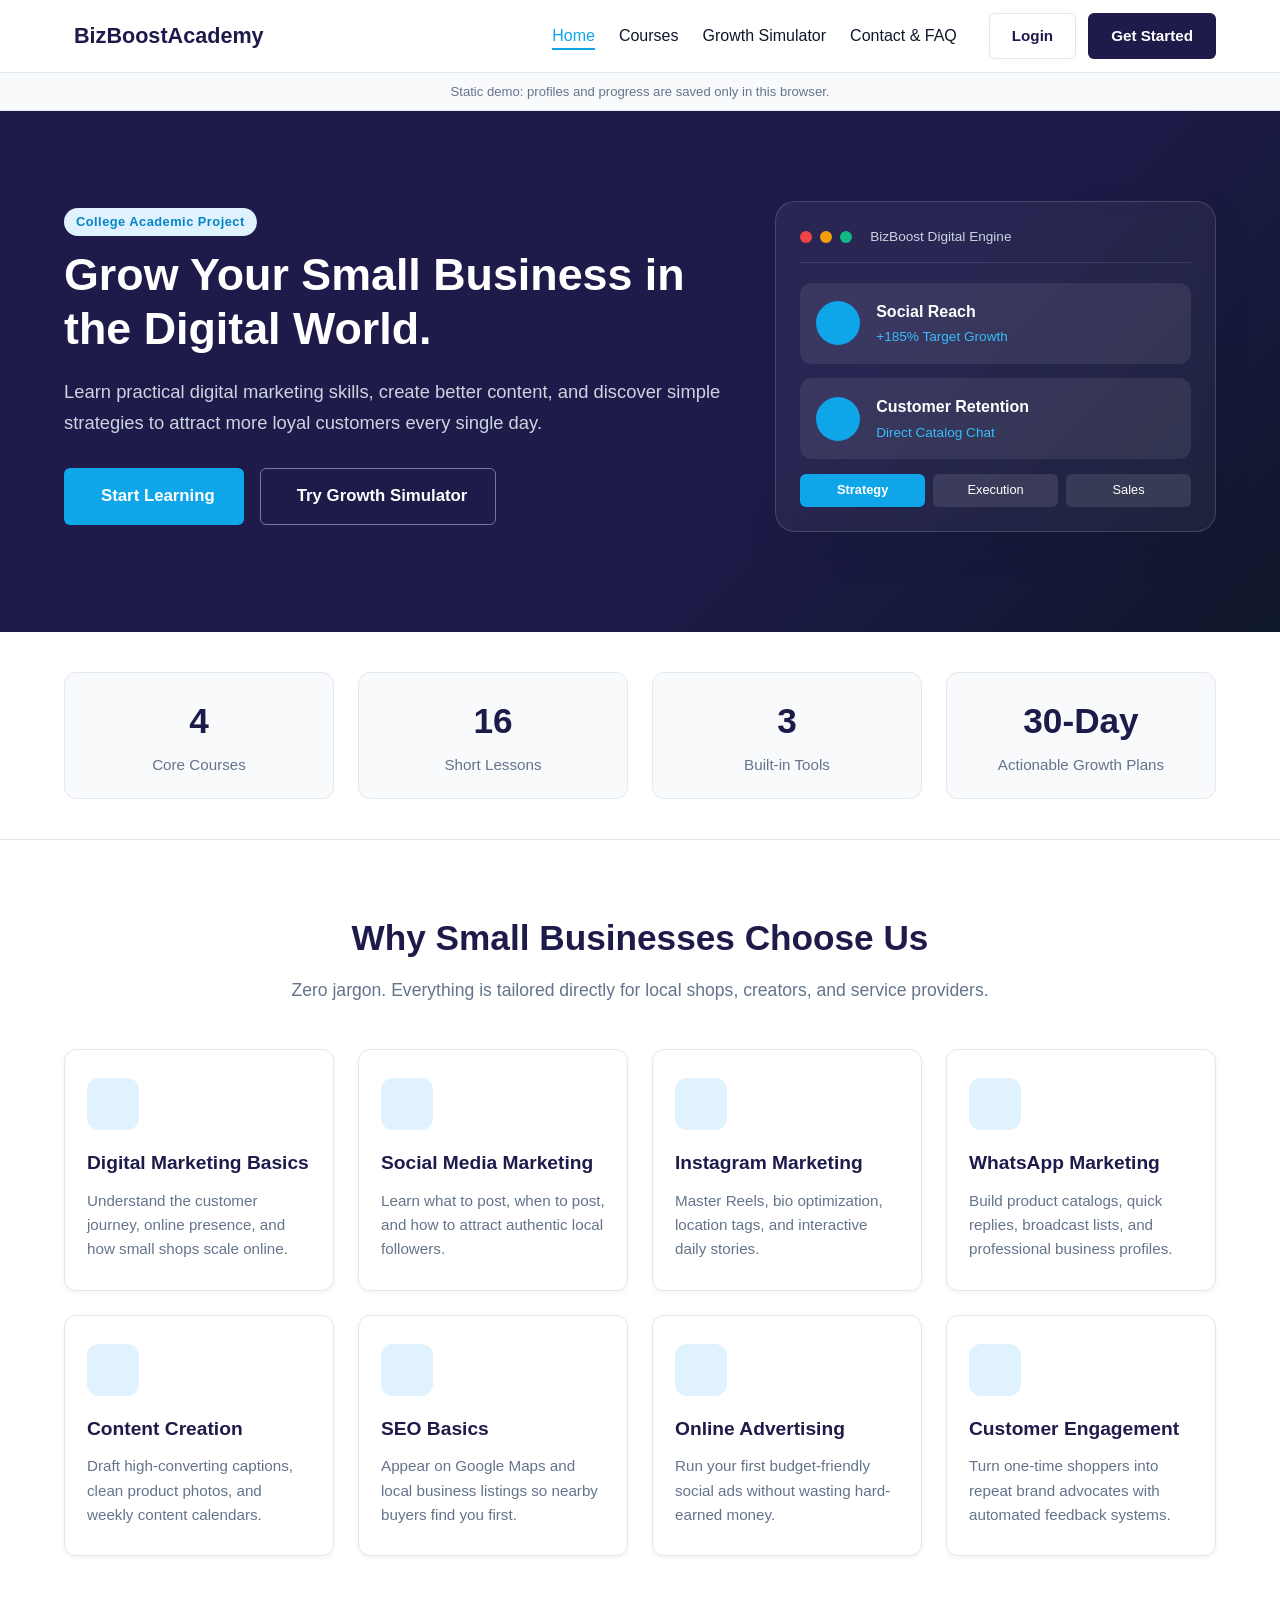
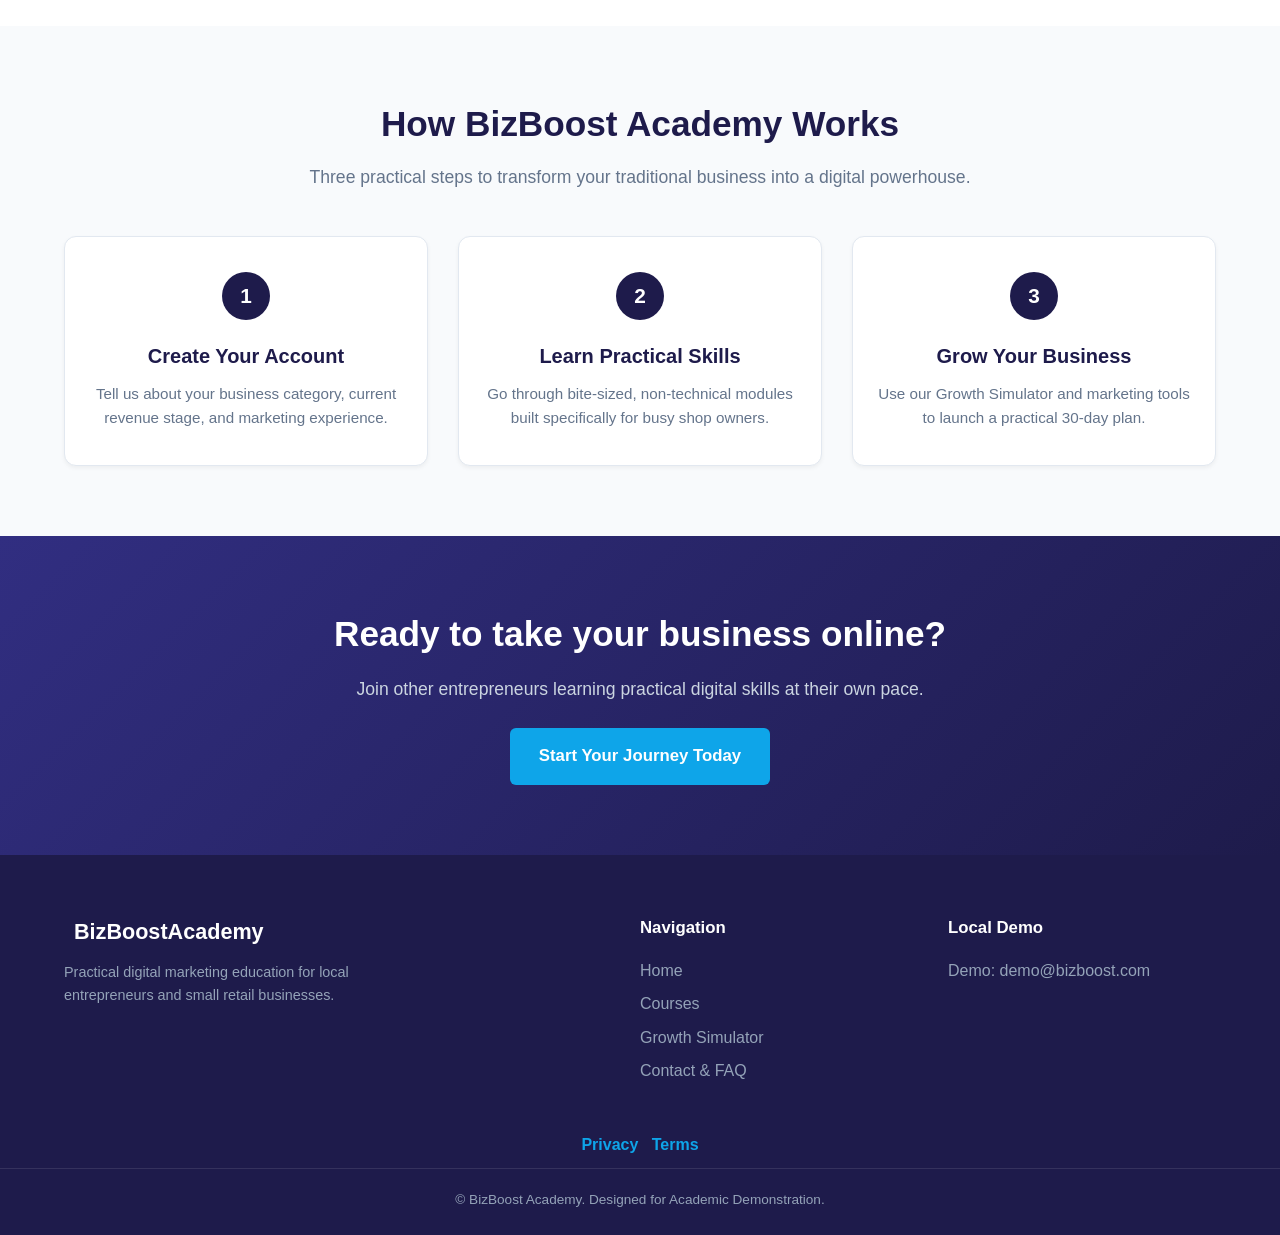
==== index.html @ 61e172ea "Add files via upload Add BizBoost Academy website" ====
<!DOCTYPE html>
<html lang="en">
<head>
  <meta charset="UTF-8">
  <meta name="viewport" content="width=device-width, initial-scale=1.0">
  <title>BizBoost Academy — Learn Digital. Grow Your Business.</title>
  <link rel="stylesheet" href="style.css">
</head>
<body>

  <!-- Navigation Bar -->
  <header class="site-header">
    <div class="container nav-container">
      <a href="index.html" class="brand-logo">
        <i class="fa-solid fa-chart-line"></i>
        <span>BizBoost<strong>Academy</strong></span>
      </a>

      <button class="mobile-toggle" id="mobileMenuBtn" aria-label="Toggle Navigation">
        <i class="fa-solid fa-bars"></i>
      </button>

      <nav class="nav-menu" id="navMenu">
        <ul class="nav-links">
          <li><a href="index.html" class="active">Home</a></li>
          <li><a href="courses.html">Courses</a></li>
          <li><a href="simulator.html">Growth Simulator</a></li>
          <li><a href="contact.html">Contact & FAQ</a></li>
        </ul>
        <div class="nav-auth" id="navAuthArea">
          <a href="login.html" class="btn btn-outline">Login</a>
          <a href="register.html" class="btn btn-primary">Get Started</a>
        </div>
      </nav>
    </div>
  </header>

  <!-- Hero Section -->
  <section class="hero-section">
    <div class="container hero-grid">
      <div class="hero-content">
        <span class="badge">College Academic Project</span>
        <h1 class="hero-title">Grow Your Small Business in the Digital World.</h1>
        <p class="hero-subtitle">
          Learn practical digital marketing skills, create better content, and discover simple strategies to attract more loyal customers every single day.
        </p>
        <div class="hero-buttons">
          <a href="courses.html" class="btn btn-accent btn-large">
            <i class="fa-solid fa-graduation-cap"></i> Start Learning
          </a>
          <a href="simulator.html" class="btn btn-outline-light btn-large">
            <i class="fa-solid fa-calculator"></i> Try Growth Simulator
          </a>
        </div>
      </div>
      <div class="hero-graphic">
        <div class="mockup-card">
          <div class="mockup-header">
            <span class="dot red"></span>
            <span class="dot yellow"></span>
            <span class="dot green"></span>
            <span class="mockup-title">BizBoost Digital Engine</span>
          </div>
          <div class="mockup-body">
            <div class="mockup-stat">
              <i class="fa-solid fa-bullhorn icon-circle"></i>
              <div>
                <h4>Social Reach</h4>
                <p>+185% Target Growth</p>
              </div>
            </div>
            <div class="mockup-stat">
              <i class="fa-brands fa-whatsapp icon-circle"></i>
              <div>
                <h4>Customer Retention</h4>
                <p>Direct Catalog Chat</p>
              </div>
            </div>
            <div class="mockup-pill-bar">
              <div class="pill active">Strategy</div>
              <div class="pill">Execution</div>
              <div class="pill">Sales</div>
            </div>
          </div>
        </div>
      </div>
    </div>
  </section>

  <!-- Statistics Section -->
  <section class="section stats-section">
    <div class="container">
      <div class="stats-grid">
        <div class="stat-card">
          <h2 class="stat-number">4</h2>
          <p class="stat-label">Core Courses</p>
        </div>
        <div class="stat-card">
          <h2 class="stat-number">16</h2>
          <p class="stat-label">Short Lessons</p>
        </div>
        <div class="stat-card">
          <h2 class="stat-number">3</h2>
          <p class="stat-label">Built-in Tools</p>
        </div>
        <div class="stat-card">
          <h2 class="stat-number">30-Day</h2>
          <p class="stat-label">Actionable Growth Plans</p>
        </div>
      </div>
    </div>
  </section>

  <!-- Why Choose Us -->
  <section class="section">
    <div class="container">
      <div class="section-heading text-center">
        <h2>Why Small Businesses Choose Us</h2>
        <p>Zero jargon. Everything is tailored directly for local shops, creators, and service providers.</p>
      </div>

      <div class="cards-grid">
        <div class="info-card">
          <div class="card-icon"><i class="fa-solid fa-lightbulb"></i></div>
          <h3>Digital Marketing Basics</h3>
          <p>Understand the customer journey, online presence, and how small shops scale online.</p>
        </div>
        <div class="info-card">
          <div class="card-icon"><i class="fa-solid fa-share-nodes"></i></div>
          <h3>Social Media Marketing</h3>
          <p>Learn what to post, when to post, and how to attract authentic local followers.</p>
        </div>
        <div class="info-card">
          <div class="card-icon"><i class="fa-brands fa-instagram"></i></div>
          <h3>Instagram Marketing</h3>
          <p>Master Reels, bio optimization, location tags, and interactive daily stories.</p>
        </div>
        <div class="info-card">
          <div class="card-icon"><i class="fa-brands fa-whatsapp"></i></div>
          <h3>WhatsApp Marketing</h3>
          <p>Build product catalogs, quick replies, broadcast lists, and professional business profiles.</p>
        </div>
        <div class="info-card">
          <div class="card-icon"><i class="fa-solid fa-pen-nib"></i></div>
          <h3>Content Creation</h3>
          <p>Draft high-converting captions, clean product photos, and weekly content calendars.</p>
        </div>
        <div class="info-card">
          <div class="card-icon"><i class="fa-solid fa-magnifying-glass"></i></div>
          <h3>SEO Basics</h3>
          <p>Appear on Google Maps and local business listings so nearby buyers find you first.</p>
        </div>
        <div class="info-card">
          <div class="card-icon"><i class="fa-solid fa-rectangle-ad"></i></div>
          <h3>Online Advertising</h3>
          <p>Run your first budget-friendly social ads without wasting hard-earned money.</p>
        </div>
        <div class="info-card">
          <div class="card-icon"><i class="fa-solid fa-heart"></i></div>
          <h3>Customer Engagement</h3>
          <p>Turn one-time shoppers into repeat brand advocates with automated feedback systems.</p>
        </div>
      </div>
    </div>
  </section>

  <!-- How It Works -->
  <section class="section bg-light">
    <div class="container">
      <div class="section-heading text-center">
        <h2>How BizBoost Academy Works</h2>
        <p>Three practical steps to transform your traditional business into a digital powerhouse.</p>
      </div>

      <div class="steps-grid">
        <div class="step-item">
          <div class="step-badge">1</div>
          <h3>Create Your Account</h3>
          <p>Tell us about your business category, current revenue stage, and marketing experience.</p>
        </div>
        <div class="step-item">
          <div class="step-badge">2</div>
          <h3>Learn Practical Skills</h3>
          <p>Go through bite-sized, non-technical modules built specifically for busy shop owners.</p>
        </div>
        <div class="step-item">
          <div class="step-badge">3</div>
          <h3>Grow Your Business</h3>
          <p>Use our Growth Simulator and marketing tools to launch a practical 30-day plan.</p>
        </div>
      </div>
    </div>
  </section>

  <!-- CTA Banner -->
  <section class="section cta-section">
    <div class="container text-center">
      <h2>Ready to take your business online?</h2>
      <p>Join other entrepreneurs learning practical digital skills at their own pace.</p>
      <a href="register.html" class="btn btn-accent btn-large">Start Your Journey Today</a>
    </div>
  </section>

  <!-- Footer -->
  <footer class="site-footer">
    <div class="container footer-grid">
      <div class="footer-col">
        <div class="brand-logo">
          <i class="fa-solid fa-chart-line"></i>
          <span>BizBoost<strong>Academy</strong></span>
        </div>
        <p class="footer-desc">Practical digital marketing education for local entrepreneurs and small retail businesses.</p>
      </div>
      <div class="footer-col">
        <h4>Navigation</h4>
        <ul>
          <li><a href="index.html">Home</a></li>
          <li><a href="courses.html">Courses</a></li>
          <li><a href="simulator.html">Growth Simulator</a></li>
          <li><a href="contact.html">Contact & FAQ</a></li>
        </ul>
      </div>
      <div class="footer-col">
        <h4>Local Demo</h4>
        <p>Demo: demo@bizboost.com</p>
      </div>
    </div>
    <div style="text-align:center;margin-bottom:10px"><a href="privacy.html" class="inline-link">Privacy</a> &nbsp; <a href="terms.html" class="inline-link">Terms</a></div>
    <div class="footer-bottom text-center">
      <p>&copy; BizBoost Academy. Designed for Academic Demonstration.</p>
    </div>
  </footer>

  <script src="script.js"></script>
</body>
</html>
---- style.css ----
/* ===================================================
   BizBoost Academy — Modern Responsive Stylesheet
   Color Palette: Deep Blue / Purple, Bright Cyan/Teal Accent, Crisp White
   =================================================== */

:root {
  --primary: #1e1b4b;       /* Deep Indigo Blue */
  --primary-light: #312e81; /* Medium Indigo */
  --accent: #0ea5e9;        /* Bright Sky Cyan Accent */
  --accent-hover: #0284c7;
  --accent-soft: #e0f2fe;
  --success: #10b981;
  --warning: #f59e0b;
  --danger: #ef4444;
  --bg-light: #f8fafc;
  --card-bg: #ffffff;
  --text-main: #0f172a;
  --text-muted: #64748b;
  --border-color: #e2e8f0;
  --radius-sm: 6px;
  --radius-md: 12px;
  --radius-lg: 20px;
  --shadow-sm: 0 2px 4px rgba(0, 0, 0, 0.05);
  --shadow-md: 0 8px 24px rgba(15, 23, 42, 0.08);
  --shadow-lg: 0 16px 36px rgba(15, 23, 42, 0.12);
  --transition: all 0.25s ease-in-out;
  --font-family: -apple-system, BlinkMacSystemFont, "Segoe UI", Roboto, Oxygen, Ubuntu, Cantarell, "Helvetica Neue", sans-serif;
}

/* Reset & Base */
* {
  margin: 0;
  padding: 0;
  box-sizing: border-box;
}

html {
  scroll-behavior: smooth;
}

body {
  font-family: var(--font-family);
  background-color: #ffffff;
  color: var(--text-main);
  line-height: 1.6;
  font-size: 16px;
}

a {
  color: inherit;
  text-decoration: none;
  transition: var(--transition);
}

ul {
  list-style: none;
}

/* Utility Containers & Typography */
.container {
  width: 90%;
  max-width: 1200px;
  margin: 0 auto;
}

.text-center { text-align: center; }
.text-muted { color: var(--text-muted); }
.bg-light { background-color: var(--bg-light); }

.section {
  padding: 70px 0;
}

.section-heading {
  margin-bottom: 45px;
}

.section-heading h2 {
  font-size: 2.2rem;
  color: var(--primary);
  margin-bottom: 10px;
}

.section-heading p {
  color: var(--text-muted);
  font-size: 1.1rem;
}

/* Badges */
.badge {
  display: inline-block;
  padding: 4px 12px;
  background: var(--accent-soft);
  color: var(--accent-hover);
  font-size: 0.8rem;
  font-weight: 700;
  border-radius: 50px;
  letter-spacing: 0.5px;
  margin-bottom: 12px;
}
.badge-warning { background: #fef3c7; color: #b45309; }
.badge-success { background: #d1fae5; color: #047857; }
.badge-info { background: #e0e7ff; color: #4338ca; }

/* Buttons */
.btn {
  display: inline-flex;
  align-items: center;
  justify-content: center;
  gap: 8px;
  padding: 10px 22px;
  border-radius: var(--radius-sm);
  font-size: 0.95rem;
  font-weight: 600;
  cursor: pointer;
  border: 1px solid transparent;
  transition: var(--transition);
}

.btn-large {
  padding: 14px 28px;
  font-size: 1.05rem;
}

.btn-sm {
  padding: 6px 14px;
  font-size: 0.85rem;
}

.btn-block {
  width: 100%;
}

.btn-primary {
  background-color: var(--primary);
  color: #ffffff;
}
.btn-primary:hover {
  background-color: var(--primary-light);
  transform: translateY(-2px);
  box-shadow: var(--shadow-sm);
}

.btn-accent {
  background-color: var(--accent);
  color: #ffffff;
}
.btn-accent:hover {
  background-color: var(--accent-hover);
  transform: translateY(-2px);
  box-shadow: var(--shadow-sm);
}

.btn-outline {
  border-color: var(--border-color);
  background: #ffffff;
  color: var(--primary);
}
.btn-outline:hover {
  border-color: var(--primary);
  background: var(--bg-light);
}

.btn-outline-light {
  border-color: rgba(255, 255, 255, 0.4);
  color: #ffffff;
  background: transparent;
}
.btn-outline-light:hover {
  border-color: #ffffff;
  background: rgba(255, 255, 255, 0.1);
}

.inline-link {
  color: var(--accent);
  font-weight: 600;
}
.inline-link:hover {
  text-decoration: underline;
}

/* Header & Navigation */
.site-header {
  background: #ffffff;
  border-bottom: 1px solid var(--border-color);
  position: sticky;
  top: 0;
  z-index: 1000;
}

.nav-container {
  display: flex;
  align-items: center;
  justify-content: space-between;
  height: 72px;
}

.brand-logo {
  display: flex;
  align-items: center;
  gap: 10px;
  font-size: 1.35rem;
  font-weight: 700;
  color: var(--primary);
}

.brand-logo i {
  color: var(--accent);
  font-size: 1.5rem;
}

.nav-menu {
  display: flex;
  align-items: center;
  gap: 32px;
}

.nav-links {
  display: flex;
  align-items: center;
  gap: 24px;
}

.nav-links a {
  font-weight: 500;
  color: var(--text-main);
  padding: 6px 0;
  position: relative;
}

.nav-links a:hover,
.nav-links a.active {
  color: var(--accent);
}

.nav-links a.active::after {
  content: "";
  position: absolute;
  bottom: 0;
  left: 0;
  width: 100%;
  height: 2px;
  background: var(--accent);
}

.nav-auth {
  display: flex;
  gap: 12px;
}

.mobile-toggle {
  display: none;
  background: none;
  border: none;
  font-size: 1.5rem;
  color: var(--primary);
  cursor: pointer;
}

/* Hero Section */
.hero-section {
  background: linear-gradient(135deg, var(--primary) 0%, #1e1b4b 60%, #0f172a 100%);
  color: #ffffff;
  padding: 90px 0 100px;
  position: relative;
  overflow: hidden;
}

.hero-grid {
  display: grid;
  grid-template-columns: 1.2fr 0.8fr;
  gap: 50px;
  align-items: center;
}

.hero-title {
  font-size: 2.8rem;
  line-height: 1.2;
  font-weight: 800;
  margin-bottom: 20px;
}

.hero-subtitle {
  font-size: 1.15rem;
  line-height: 1.7;
  color: #cbd5e1;
  margin-bottom: 30px;
}

.hero-buttons {
  display: flex;
  gap: 16px;
  flex-wrap: wrap;
}

/* Hero Graphical Mockup Card */
.mockup-card {
  background: rgba(255, 255, 255, 0.05);
  border: 1px solid rgba(255, 255, 255, 0.15);
  border-radius: var(--radius-lg);
  padding: 24px;
  backdrop-filter: blur(8px);
  box-shadow: var(--shadow-lg);
}

.mockup-header {
  display: flex;
  align-items: center;
  gap: 8px;
  border-bottom: 1px solid rgba(255, 255, 255, 0.1);
  padding-bottom: 14px;
  margin-bottom: 20px;
}

.mockup-header .dot {
  width: 12px;
  height: 12px;
  border-radius: 50%;
}
.dot.red { background: #ef4444; }
.dot.yellow { background: #f59e0b; }
.dot.green { background: #10b981; }

.mockup-title {
  font-size: 0.85rem;
  color: #cbd5e1;
  margin-left: 10px;
}

.mockup-stat {
  background: rgba(255, 255, 255, 0.08);
  border-radius: var(--radius-md);
  padding: 16px;
  display: flex;
  align-items: center;
  gap: 16px;
  margin-bottom: 14px;
}

.icon-circle {
  width: 44px;
  height: 44px;
  border-radius: 50%;
  background: var(--accent);
  color: #ffffff;
  display: flex;
  align-items: center;
  justify-content: center;
  font-size: 1.2rem;
}

.mockup-stat h4 {
  font-size: 1rem;
  margin-bottom: 2px;
}

.mockup-stat p {
  font-size: 0.85rem;
  color: #38bdf8;
}

.mockup-pill-bar {
  display: flex;
  gap: 8px;
  margin-top: 15px;
}

.mockup-pill-bar .pill {
  flex: 1;
  text-align: center;
  font-size: 0.8rem;
  padding: 6px;
  border-radius: var(--radius-sm);
  background: rgba(255, 255, 255, 0.1);
}

.mockup-pill-bar .pill.active {
  background: var(--accent);
  color: #ffffff;
  font-weight: 600;
}

/* Stats Section */
.stats-section {
  background-color: #ffffff;
  border-bottom: 1px solid var(--border-color);
  padding: 40px 0;
}

.stats-grid {
  display: grid;
  grid-template-columns: repeat(4, 1fr);
  gap: 24px;
}

.stat-card {
  text-align: center;
  padding: 20px;
  border-radius: var(--radius-md);
  background: var(--bg-light);
  border: 1px solid var(--border-color);
}

.stat-number {
  font-size: 2.2rem;
  font-weight: 800;
  color: var(--primary);
  margin-bottom: 4px;
}

.stat-label {
  font-size: 0.95rem;
  color: var(--text-muted);
  font-weight: 500;
}

/* Cards Grid */
.cards-grid {
  display: grid;
  grid-template-columns: repeat(auto-fit, minmax(260px, 1fr));
  gap: 24px;
}

.info-card {
  background: #ffffff;
  border: 1px solid var(--border-color);
  border-radius: var(--radius-md);
  padding: 28px 22px;
  transition: var(--transition);
  box-shadow: var(--shadow-sm);
}

.info-card:hover {
  transform: translateY(-5px);
  box-shadow: var(--shadow-md);
  border-color: var(--accent);
}

.card-icon {
  width: 52px;
  height: 52px;
  border-radius: var(--radius-md);
  background: var(--accent-soft);
  color: var(--accent);
  display: flex;
  align-items: center;
  justify-content: center;
  font-size: 1.4rem;
  margin-bottom: 18px;
}

.info-card h3 {
  font-size: 1.2rem;
  margin-bottom: 10px;
  color: var(--primary);
}

.info-card p {
  color: var(--text-muted);
  font-size: 0.95rem;
}

/* How It Works Steps */
.steps-grid {
  display: grid;
  grid-template-columns: repeat(3, 1fr);
  gap: 30px;
}

.step-item {
  background: #ffffff;
  border: 1px solid var(--border-color);
  border-radius: var(--radius-md);
  padding: 35px 25px;
  text-align: center;
  position: relative;
  box-shadow: var(--shadow-sm);
}

.step-badge {
  width: 48px;
  height: 48px;
  border-radius: 50%;
  background: var(--primary);
  color: #ffffff;
  display: flex;
  align-items: center;
  justify-content: center;
  font-size: 1.3rem;
  font-weight: 700;
  margin: 0 auto 20px;
}

.step-item h3 {
  font-size: 1.25rem;
  margin-bottom: 10px;
  color: var(--primary);
}

.step-item p {
  color: var(--text-muted);
  font-size: 0.95rem;
}

/* Call to Action */
.cta-section {
  background: linear-gradient(135deg, var(--primary-light), var(--primary));
  color: #ffffff;
}

.cta-section h2 {
  font-size: 2.2rem;
  margin-bottom: 12px;
}

.cta-section p {
  font-size: 1.1rem;
  color: #cbd5e1;
  margin-bottom: 25px;
}

/* Auth Pages (Login & Register) */
.auth-body {
  background-color: var(--bg-light);
  min-height: 100vh;
}

.auth-wrapper {
  padding: 40px 15px 70px;
  display: flex;
  justify-content: center;
  align-items: center;
}

.auth-card {
  background: #ffffff;
  border: 1px solid var(--border-color);
  border-radius: var(--radius-lg);
  padding: 35px;
  width: 100%;
  max-width: 440px;
  box-shadow: var(--shadow-md);
}

.auth-card-wide {
  max-width: 650px;
}

.auth-header {
  text-align: center;
  margin-bottom: 24px;
}

.auth-header h2 {
  color: var(--primary);
  font-size: 1.7rem;
  margin-bottom: 6px;
}

.auth-header p {
  color: var(--text-muted);
  font-size: 0.95rem;
}

.auth-footer {
  text-align: center;
  margin-top: 22px;
  font-size: 0.9rem;
  color: var(--text-muted);
}

.auth-footer a {
  color: var(--accent);
  font-weight: 600;
}

/* Forms */
.form-group {
  margin-bottom: 16px;
}

.form-group label {
  display: block;
  font-size: 0.9rem;
  font-weight: 600;
  margin-bottom: 6px;
  color: var(--text-main);
}

.input-with-icon {
  position: relative;
  display: flex;
  align-items: center;
}

.input-with-icon i {
  position: absolute;
  left: 14px;
  color: #94a3b8;
}

.input-with-icon input {
  padding-left: 42px;
}

input[type="text"],
input[type="email"],
input[type="password"],
input[type="number"],
select,
textarea {
  width: 100%;
  padding: 10px 14px;
  border: 1px solid var(--border-color);
  border-radius: var(--radius-sm);
  font-family: inherit;
  font-size: 0.95rem;
  color: var(--text-main);
  background-color: #ffffff;
  transition: var(--transition);
}

input:focus,
select:focus,
textarea:focus {
  outline: none;
  border-color: var(--accent);
  box-shadow: 0 0 0 3px rgba(14, 165, 233, 0.15);
}

.form-grid-2 {
  display: grid;
  grid-template-columns: 1fr 1fr;
  gap: 16px;
}

.form-row-space {
  display: flex;
  align-items: center;
  justify-content: space-between;
  margin-bottom: 18px;
  font-size: 0.85rem;
}

.checkbox-container {
  display: inline-flex;
  align-items: center;
  gap: 6px;
  cursor: pointer;
  color: var(--text-muted);
}

.error-msg {
  display: block;
  color: var(--danger);
  font-size: 0.8rem;
  margin-top: 4px;
}

.alert-box {
  padding: 12px 14px;
  border-radius: var(--radius-sm);
  font-size: 0.9rem;
  margin-bottom: 16px;
}

.alert-danger {
  background: #fee2e2;
  color: #991b1b;
  border: 1px solid #fecaca;
}

.alert-success {
  background: #d1fae5;
  color: #065f46;
  border: 1px solid #a7f3d0;
}

/* Dashboard Specific Layout */
.dashboard-body {
  background-color: var(--bg-light);
  min-height: 100vh;
}

.dashboard-layout {
  display: flex;
  min-height: 100vh;
}

.dashboard-sidebar {
  width: 250px;
  background: var(--primary);
  color: #ffffff;
  padding: 24px 0;
  display: flex;
  flex-direction: column;
  flex-shrink: 0;
  transition: var(--transition);
}

.sidebar-brand {
  padding: 0 24px 24px;
  border-bottom: 1px solid rgba(255, 255, 255, 0.1);
}

.sidebar-brand .brand-logo {
  color: #ffffff;
}

.sidebar-nav {
  padding-top: 20px;
}

.sidebar-nav ul li a {
  display: flex;
  align-items: center;
  gap: 12px;
  padding: 12px 24px;
  color: #cbd5e1;
  font-size: 0.95rem;
}

.sidebar-nav ul li a:hover,
.sidebar-nav ul li a.active {
  background: rgba(255, 255, 255, 0.08);
  color: #ffffff;
  border-left: 4px solid var(--accent);
}

.sidebar-nav ul li a.logout-btn {
  color: #f87171;
  margin-top: 30px;
}
.sidebar-nav ul li a.logout-btn:hover {
  background: rgba(239, 68, 68, 0.1);
  color: #fca5a5;
}

.dashboard-main {
  flex: 1;
  display: flex;
  flex-direction: column;
  overflow-x: hidden;
}

.dashboard-topbar {
  background: #ffffff;
  padding: 18px 30px;
  border-bottom: 1px solid var(--border-color);
  display: flex;
  align-items: center;
  justify-content: space-between;
}

.dashboard-content {
  padding: 30px;
  flex: 1;
}

#sidebarToggleBtn {
  display: none;
}

/* Stat Cards (Dashboard Variant) */
.stat-card-alt {
  background: #ffffff;
  border: 1px solid var(--border-color);
  text-align: left;
}

.stat-meta {
  display: flex;
  justify-content: space-between;
  align-items: center;
  margin-bottom: 8px;
}

.stat-icon-mini {
  color: var(--accent);
  font-size: 1.1rem;
}

.stat-sub {
  font-size: 0.8rem;
  color: var(--text-muted);
  margin-top: 4px;
}

/* Progress Bars */
.progress-bar-bg {
  width: 100%;
  height: 8px;
  background: #e2e8f0;
  border-radius: 4px;
  overflow: hidden;
  margin-top: 10px;
}

.progress-bar-fill {
  height: 100%;
  background: var(--accent);
  border-radius: 4px;
  transition: width 0.4s ease;
}

/* Task Card */
.task-card {
  background: #ffffff;
  border: 1px solid var(--border-color);
  border-left: 5px solid var(--warning);
  border-radius: var(--radius-md);
  padding: 24px;
  margin: 30px 0;
  display: flex;
  align-items: center;
  justify-content: space-between;
  box-shadow: var(--shadow-sm);
  transition: var(--transition);
}

.task-left {
  display: flex;
  gap: 18px;
  align-items: center;
}

.task-icon {
  width: 48px;
  height: 48px;
  border-radius: 50%;
  background: #fef3c7;
  color: #d97706;
  display: flex;
  align-items: center;
  justify-content: center;
  font-size: 1.4rem;
}

.dash-section {
  margin-top: 35px;
}

.section-subheading {
  display: flex;
  justify-content: space-between;
  align-items: center;
  margin-bottom: 20px;
}

.course-mini-card {
  background: #ffffff;
  border: 1px solid var(--border-color);
  border-radius: var(--radius-md);
  padding: 20px;
  box-shadow: var(--shadow-sm);
  display: flex;
  flex-direction: column;
  justify-content: space-between;
}

.course-mini-header h4 {
  margin: 8px 0 6px;
  color: var(--primary);
}

.course-mini-card p {
  font-size: 0.88rem;
  color: var(--text-muted);
  margin-bottom: 12px;
}

.course-mini-footer {
  display: flex;
  justify-content: space-between;
  align-items: center;
  margin-top: 14px;
  font-size: 0.85rem;
  font-weight: 600;
  color: var(--text-muted);
}

.tools-teaser-banner {
  background: linear-gradient(135deg, var(--primary) 0%, #312e81 100%);
  color: #ffffff;
  border-radius: var(--radius-md);
  padding: 24px 30px;
  margin-top: 35px;
  display: flex;
  justify-content: space-between;
  align-items: center;
}

/* Courses Page */
.page-title-banner {
  background: var(--bg-light);
  padding: 50px 0;
  border-bottom: 1px solid var(--border-color);
}

.page-title-banner h1 {
  font-size: 2.2rem;
  color: var(--primary);
  margin-bottom: 8px;
}

.course-list-stack {
  display: flex;
  flex-direction: column;
  gap: 24px;
}

.course-item-card {
  background: #ffffff;
  border: 1px solid var(--border-color);
  border-radius: var(--radius-md);
  padding: 28px;
  display: grid;
  grid-template-columns: 2fr 1fr;
  gap: 30px;
  align-items: center;
  box-shadow: var(--shadow-sm);
}

.course-tag-row {
  display: flex;
  align-items: center;
  gap: 12px;
  font-size: 0.85rem;
  margin-bottom: 10px;
}

.course-item-info h2 {
  font-size: 1.4rem;
  color: var(--primary);
  margin-bottom: 8px;
}

.course-item-info p {
  color: var(--text-muted);
  font-size: 0.95rem;
  margin-bottom: 14px;
}

.lesson-checklist {
  display: grid;
  grid-template-columns: 1fr 1fr;
  gap: 8px;
}

.lesson-checklist li {
  font-size: 0.88rem;
  color: #475569;
}

.lesson-checklist li i {
  color: var(--success);
  margin-right: 6px;
}

.course-item-action {
  background: var(--bg-light);
  padding: 20px;
  border-radius: var(--radius-sm);
  border: 1px solid var(--border-color);
}

.progress-text-row {
  display: flex;
  justify-content: space-between;
  font-size: 0.9rem;
  font-weight: 600;
}

.course-item-action button {
  margin-top: 15px;
}

/* Tools Section (In Courses page) */
.tools-grid {
  display: grid;
  grid-template-columns: repeat(auto-fit, minmax(300px, 1fr));
  gap: 26px;
}

.tool-card {
  background: #ffffff;
  border: 1px solid var(--border-color);
  border-radius: var(--radius-md);
  padding: 26px;
  box-shadow: var(--shadow-sm);
}

.tool-header {
  display: flex;
  align-items: center;
  gap: 12px;
  margin-bottom: 8px;
}

.tool-icon {
  font-size: 1.4rem;
  color: var(--accent);
}

.tool-desc {
  font-size: 0.9rem;
  color: var(--text-muted);
  margin-bottom: 18px;
}

.tool-result-box {
  background: var(--bg-light);
  border: 1px dashed var(--accent);
  border-radius: var(--radius-sm);
  padding: 14px;
  margin-top: 18px;
  font-size: 0.9rem;
  line-height: 1.5;
}

.tool-ol {
  padding-left: 20px;
}

.tool-ol li {
  margin-bottom: 6px;
}

.tags-container {
  display: flex;
  flex-wrap: wrap;
  gap: 6px;
}

.tag-pill {
  background: #ffffff;
  border: 1px solid var(--border-color);
  padding: 4px 10px;
  border-radius: 50px;
  font-size: 0.8rem;
  color: var(--accent-hover);
  font-weight: 600;
}

/* Growth Simulator Page */
.simulator-container {
  max-width: 900px;
}

.simulator-card {
  background: #ffffff;
  border: 1px solid var(--border-color);
  border-radius: var(--radius-lg);
  padding: 35px;
  box-shadow: var(--shadow-md);
  margin-bottom: 40px;
}

.simulator-card-header {
  margin-bottom: 25px;
  border-bottom: 1px solid var(--border-color);
  padding-bottom: 15px;
}

.simulator-card-header h2 {
  color: var(--primary);
}

.simulator-result-wrap {
  margin-top: 30px;
  animation: fadeIn 0.5s ease-in-out;
}

@keyframes fadeIn {
  from { opacity: 0; transform: translateY(12px); }
  to { opacity: 1; transform: translateY(0); }
}

.results-header-box {
  background: #ffffff;
  border: 1px solid var(--border-color);
  border-radius: var(--radius-lg);
  padding: 30px;
  box-shadow: var(--shadow-sm);
  margin-bottom: 30px;
}

.score-card-layout {
  display: flex;
  gap: 30px;
  align-items: center;
}

.score-circle-outer {
  text-align: center;
  flex-shrink: 0;
}

.score-circle {
  width: 130px;
  height: 130px;
  border-radius: 50%;
  background: radial-gradient(circle, #ffffff 60%, var(--accent-soft) 100%);
  border: 6px solid var(--accent);
  display: flex;
  flex-direction: column;
  align-items: center;
  justify-content: center;
  box-shadow: 0 4px 14px rgba(14, 165, 233, 0.2);
}

.score-number {
  font-size: 2.3rem;
  font-weight: 800;
  color: var(--primary);
  line-height: 1;
}

.score-out {
  font-size: 0.85rem;
  color: var(--text-muted);
}

.score-disclaimer {
  display: block;
  font-size: 0.75rem;
  color: var(--text-muted);
  margin-top: 6px;
  font-weight: 600;
}

.plan-timeline {
  background: #ffffff;
  border: 1px solid var(--border-color);
  border-radius: var(--radius-lg);
  padding: 35px;
  box-shadow: var(--shadow-sm);
}

.plan-timeline-title {
  color: var(--primary);
  font-size: 1.5rem;
  margin-bottom: 25px;
  padding-bottom: 12px;
  border-bottom: 1px solid var(--border-color);
}

.week-card {
  position: relative;
  padding: 20px 20px 20px 24px;
  border-left: 3px solid var(--accent);
  background: var(--bg-light);
  border-radius: 0 var(--radius-sm) var(--radius-sm) 0;
  margin-bottom: 20px;
}

.week-pill {
  display: inline-block;
  font-size: 0.75rem;
  font-weight: 700;
  text-transform: uppercase;
  background: var(--primary);
  color: #ffffff;
  padding: 2px 10px;
  border-radius: 4px;
  margin-bottom: 6px;
}

.week-card h3 {
  font-size: 1.15rem;
  color: var(--primary);
  margin-bottom: 10px;
}

.plan-checklist li {
  margin-bottom: 8px;
  font-size: 0.95rem;
  color: #334155;
  display: flex;
  align-items: flex-start;
  gap: 10px;
}

.plan-checklist li::before {
  content: "✔";
  color: var(--accent);
  font-weight: bold;
}

/* Contact Page */
.contact-grid {
  display: grid;
  grid-template-columns: 1.4fr 1fr;
  gap: 40px;
}

.contact-form-card {
  background: #ffffff;
  border: 1px solid var(--border-color);
  border-radius: var(--radius-md);
  padding: 35px;
  box-shadow: var(--shadow-sm);
}

.info-tile {
  background: #ffffff;
  border: 1px solid var(--border-color);
  border-radius: var(--radius-md);
  padding: 20px;
  display: flex;
  gap: 18px;
  align-items: center;
  margin-bottom: 18px;
}

.tile-icon {
  width: 48px;
  height: 48px;
  border-radius: var(--radius-sm);
  background: var(--accent-soft);
  color: var(--accent);
  display: flex;
  align-items: center;
  justify-content: center;
  font-size: 1.3rem;
  flex-shrink: 0;
}

.bg-accent-soft {
  background: var(--accent-soft);
  padding: 20px;
  border-radius: var(--radius-md);
  border: 1px solid #bae6fd;
}

/* Accordion */
.faq-container {
  max-width: 800px;
}

.accordion-item {
  background: #ffffff;
  border: 1px solid var(--border-color);
  border-radius: var(--radius-sm);
  margin-bottom: 12px;
  overflow: hidden;
}

.accordion-header {
  width: 100%;
  padding: 18px 20px;
  text-align: left;
  background: none;
  border: none;
  display: flex;
  justify-content: space-between;
  align-items: center;
  font-size: 1.05rem;
  font-weight: 600;
  color: var(--primary);
  cursor: pointer;
}

.accordion-header .acc-icon {
  transition: transform 0.3s ease;
  font-size: 0.9rem;
  color: var(--text-muted);
}

.accordion-header.active .acc-icon {
  transform: rotate(180deg);
}

.accordion-content {
  padding: 0 20px;
  max-height: 0;
  overflow: hidden;
  transition: max-height 0.3s ease, padding 0.3s ease;
  color: var(--text-muted);
  font-size: 0.95rem;
}

.accordion-content.open {
  padding: 0 20px 18px 20px;
  max-height: 250px;
}

/* Footer */
.site-footer {
  background: var(--primary);
  color: #94a3b8;
  padding: 60px 0 25px;
}

.footer-grid {
  display: grid;
  grid-template-columns: 2fr 1fr 1fr;
  gap: 40px;
  margin-bottom: 40px;
}

.footer-col .brand-logo {
  color: #ffffff;
  margin-bottom: 12px;
}

.footer-col h4 {
  color: #ffffff;
  font-size: 1.05rem;
  margin-bottom: 16px;
}

.footer-col ul li {
  margin-bottom: 8px;
}

.footer-col ul li a:hover {
  color: #ffffff;
}

.footer-desc {
  max-width: 320px;
  font-size: 0.9rem;
}

.footer-bottom {
  border-top: 1px solid rgba(255, 255, 255, 0.1);
  padding-top: 20px;
  font-size: 0.85rem;
}

/* ===================================================
   Responsive Media Queries (Mobile & Tablet)
   =================================================== */

@media (max-width: 992px) {
  .hero-grid {
    grid-template-columns: 1fr;
    text-align: center;
  }
  .hero-buttons {
    justify-content: center;
  }
  .stats-grid {
    grid-template-columns: repeat(2, 1fr);
  }
  .steps-grid {
    grid-template-columns: 1fr;
  }
  .course-item-card {
    grid-template-columns: 1fr;
  }
  .contact-grid {
    grid-template-columns: 1fr;
  }
}

@media (max-width: 768px) {
  .mobile-toggle {
    display: block;
  }

  .nav-menu {
    position: absolute;
    top: 72px;
    left: 0;
    width: 100%;
    background: #ffffff;
    flex-direction: column;
    align-items: flex-start;
    padding: 24px;
    border-bottom: 1px solid var(--border-color);
    box-shadow: var(--shadow-md);
    display: none;
  }

  .nav-menu.open {
    display: flex;
  }

  .nav-links {
    flex-direction: column;
    align-items: flex-start;
    width: 100%;
    gap: 16px;
  }

  .nav-auth {
    width: 100%;
    flex-direction: column;
    margin-top: 16px;
  }

  .dashboard-sidebar {
    position: fixed;
    top: 0;
    left: -260px;
    height: 100vh;
    z-index: 1100;
  }

  .dashboard-sidebar.active {
    left: 0;
  }

  #sidebarToggleBtn {
    display: inline-block;
    margin-right: 15px;
  }

  .dashboard-topbar {
    padding: 15px 20px;
  }

  .dashboard-content {
    padding: 20px 15px;
  }

  .score-card-layout {
    flex-direction: column;
    text-align: center;
  }

  .form-grid-2 {
    grid-template-columns: 1fr;
  }

  .footer-grid {
    grid-template-columns: 1fr;
    gap: 30px;
  }

  .task-card {
    flex-direction: column;
    align-items: flex-start;
    gap: 16px;
  }

  .tools-teaser-banner {
    flex-direction: column;
    text-align: center;
    gap: 16px;
  }
}

/* ===================================================
   Print Stylesheet (For Growth Action Plan)
   =================================================== */

@media print {
  body {
    background: #ffffff;
    color: #000000;
    font-size: 12pt;
  }
  .site-header,
  .site-footer,
  .no-print,
  .btn,
  .mobile-toggle {
    display: none !important;
  }
  .simulator-container {
    max-width: 100% !important;
    width: 100% !important;
  }
  .printable-card {
    border: 1px solid #666666 !important;
    box-shadow: none !important;
    page-break-inside: avoid;
    margin-bottom: 20px;
  }
  .week-card {
    border-left: 2pt solid #000000 !important;
    background: #ffffff !important;
    page-break-inside: avoid;
  }
}
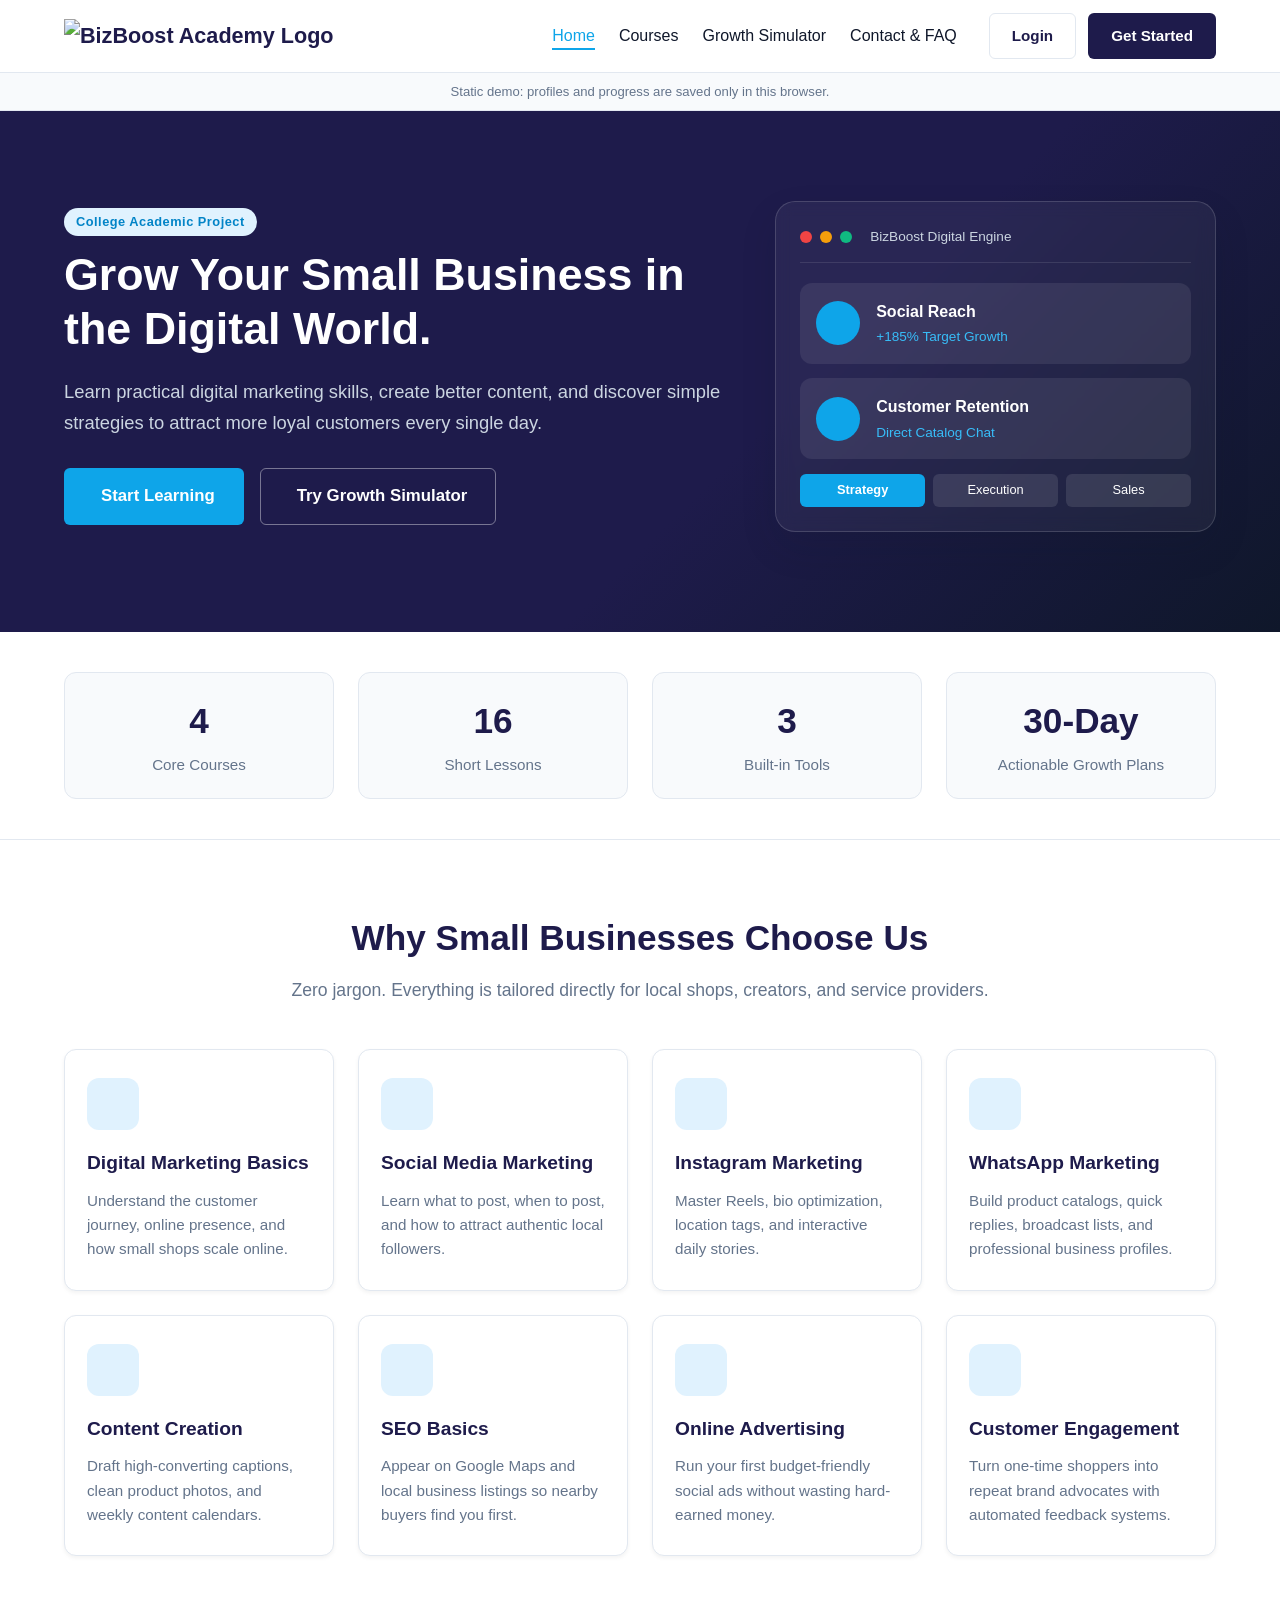
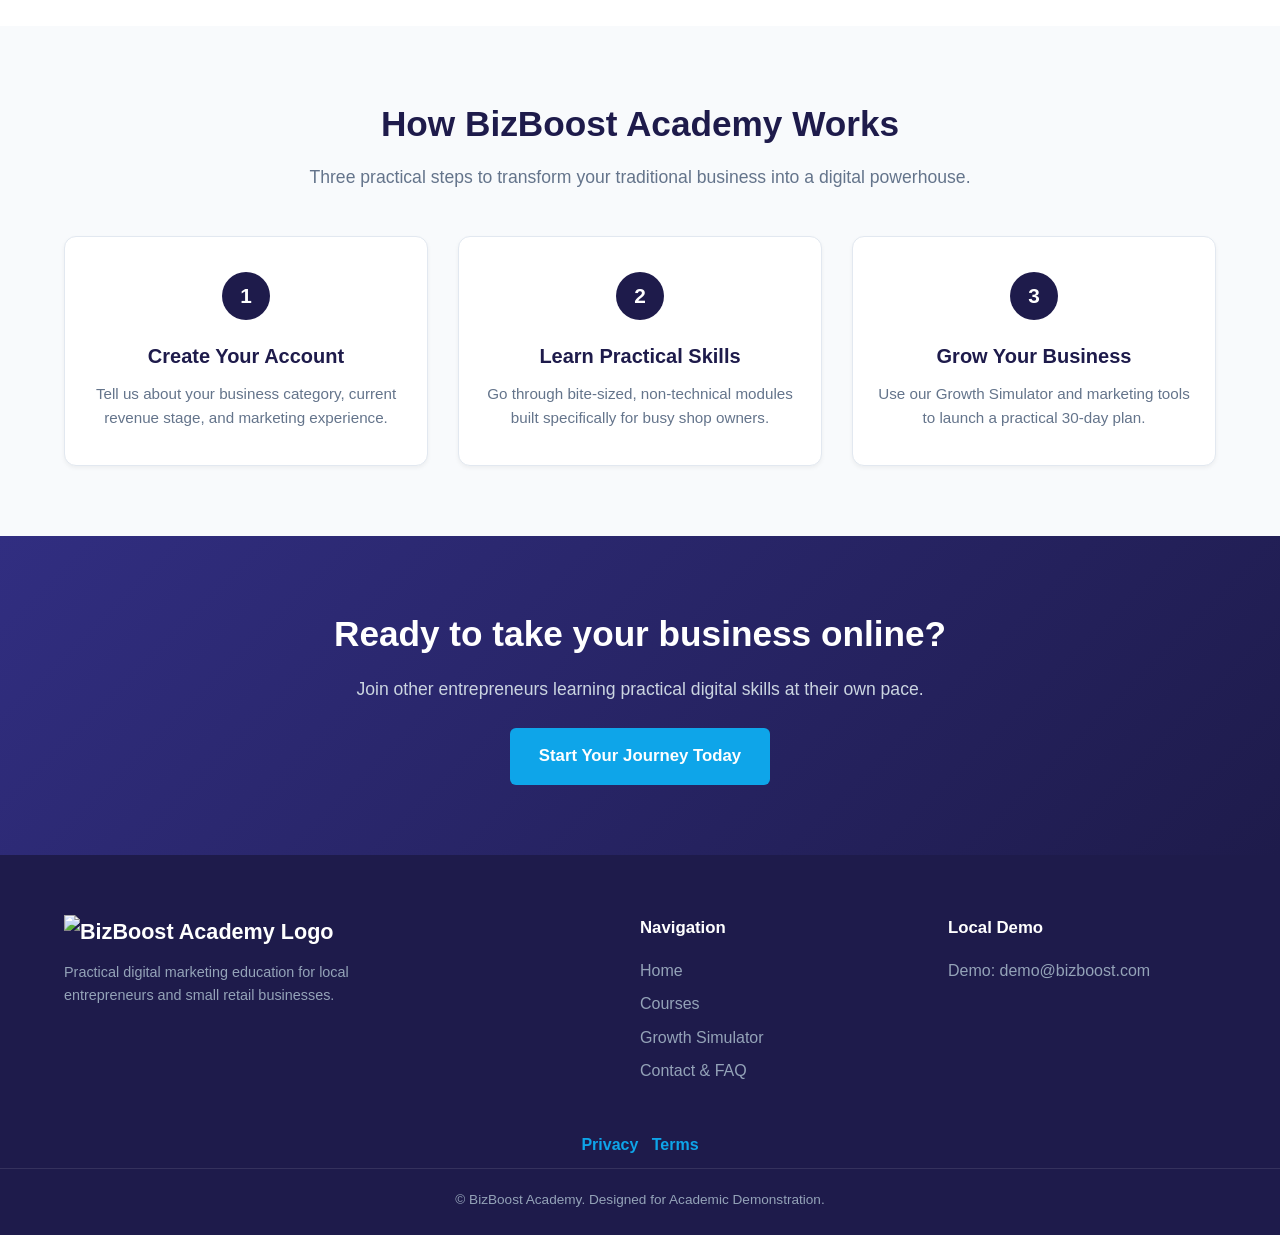
==== commit 96c3f30a: "index.html" ====
--- a/index.html
+++ b/index.html
@@ -11,10 +11,9 @@
   <!-- Navigation Bar -->
   <header class="site-header">
     <div class="container nav-container">
-      <a href="index.html" class="brand-logo">
-        <i class="fa-solid fa-chart-line"></i>
-        <span>BizBoost<strong>Academy</strong></span>
-      </a>
+    <a href="index.html" class="brand-logo">
+  <img src="logo.png" alt="BizBoost Academy Logo">
+</a>
 
       <button class="mobile-toggle" id="mobileMenuBtn" aria-label="Toggle Navigation">
         <i class="fa-solid fa-bars"></i>
@@ -205,10 +204,9 @@
   <footer class="site-footer">
     <div class="container footer-grid">
       <div class="footer-col">
-        <div class="brand-logo">
-          <i class="fa-solid fa-chart-line"></i>
-          <span>BizBoost<strong>Academy</strong></span>
-        </div>
+       <div class="brand-logo">
+  <img src="logo.png" alt="BizBoost Academy Logo">
+</div>
         <p class="footer-desc">Practical digital marketing education for local entrepreneurs and small retail businesses.</p>
       </div>
       <div class="footer-col">
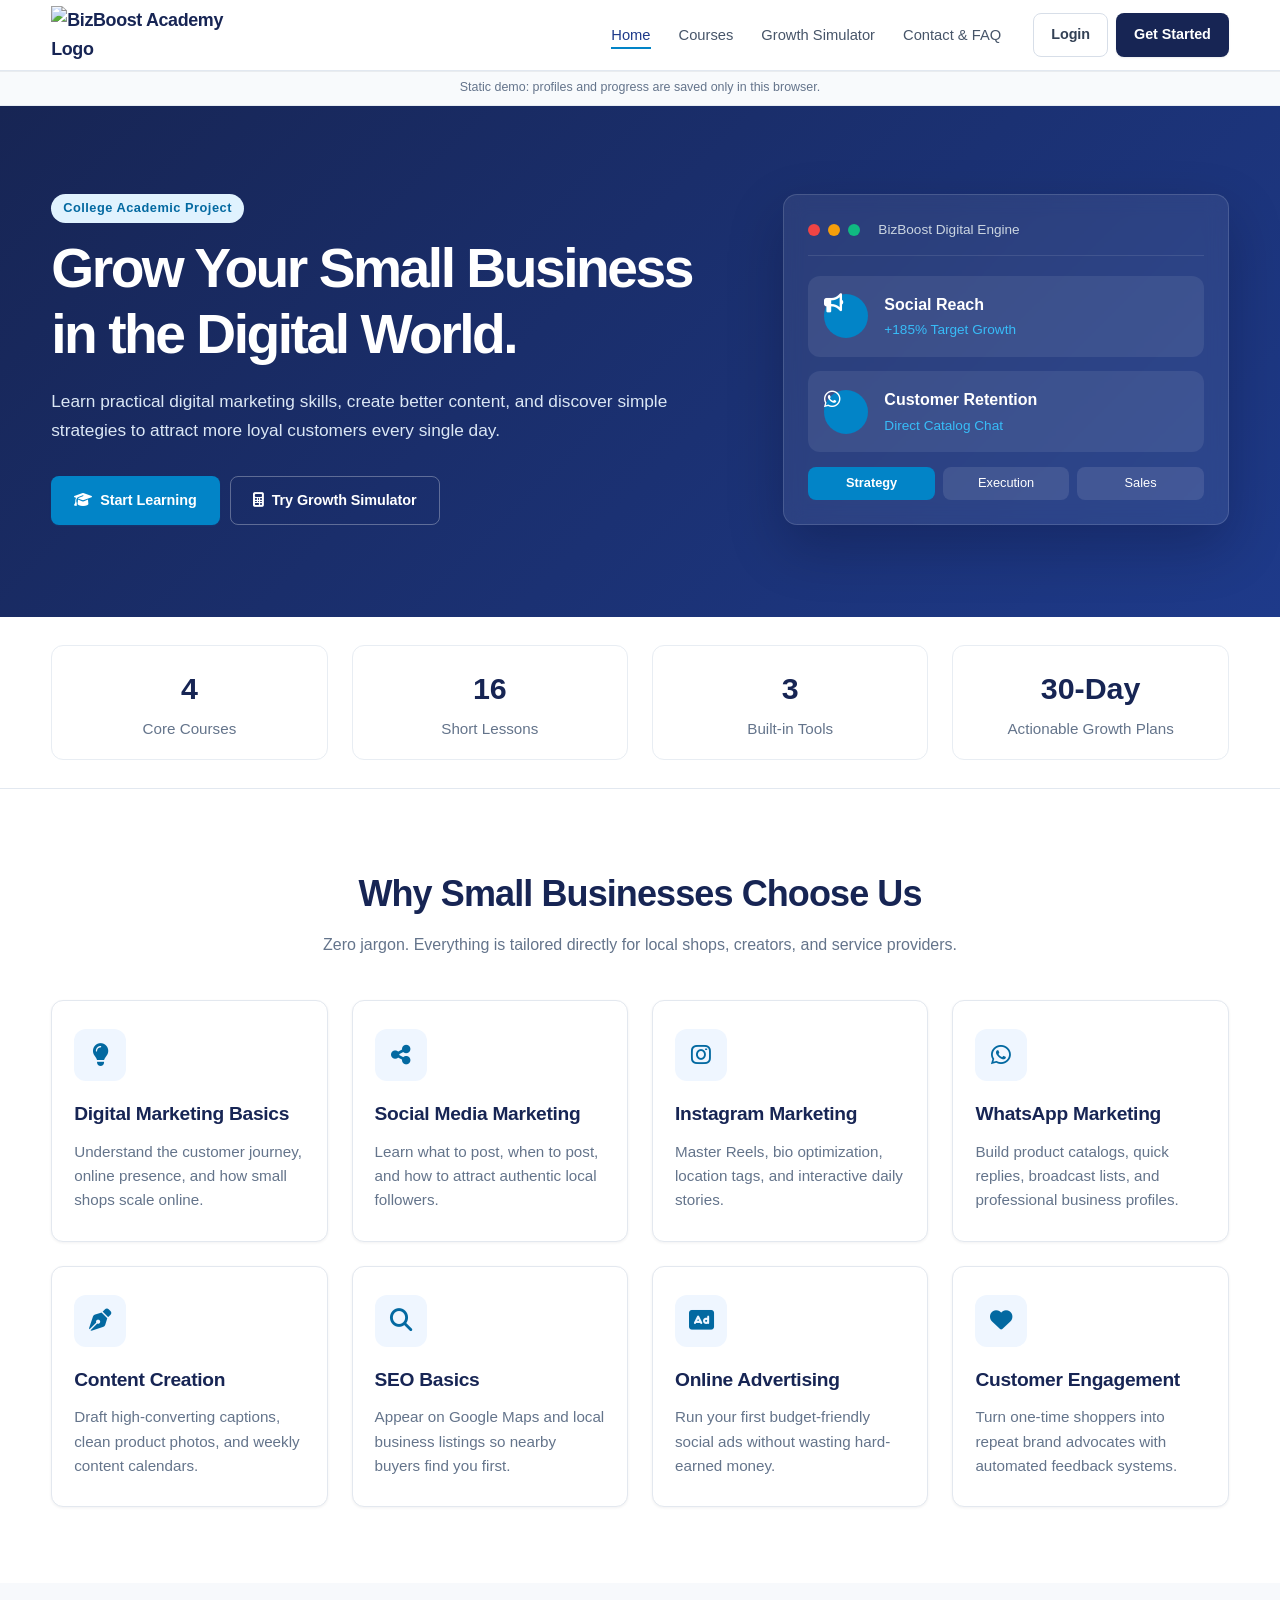
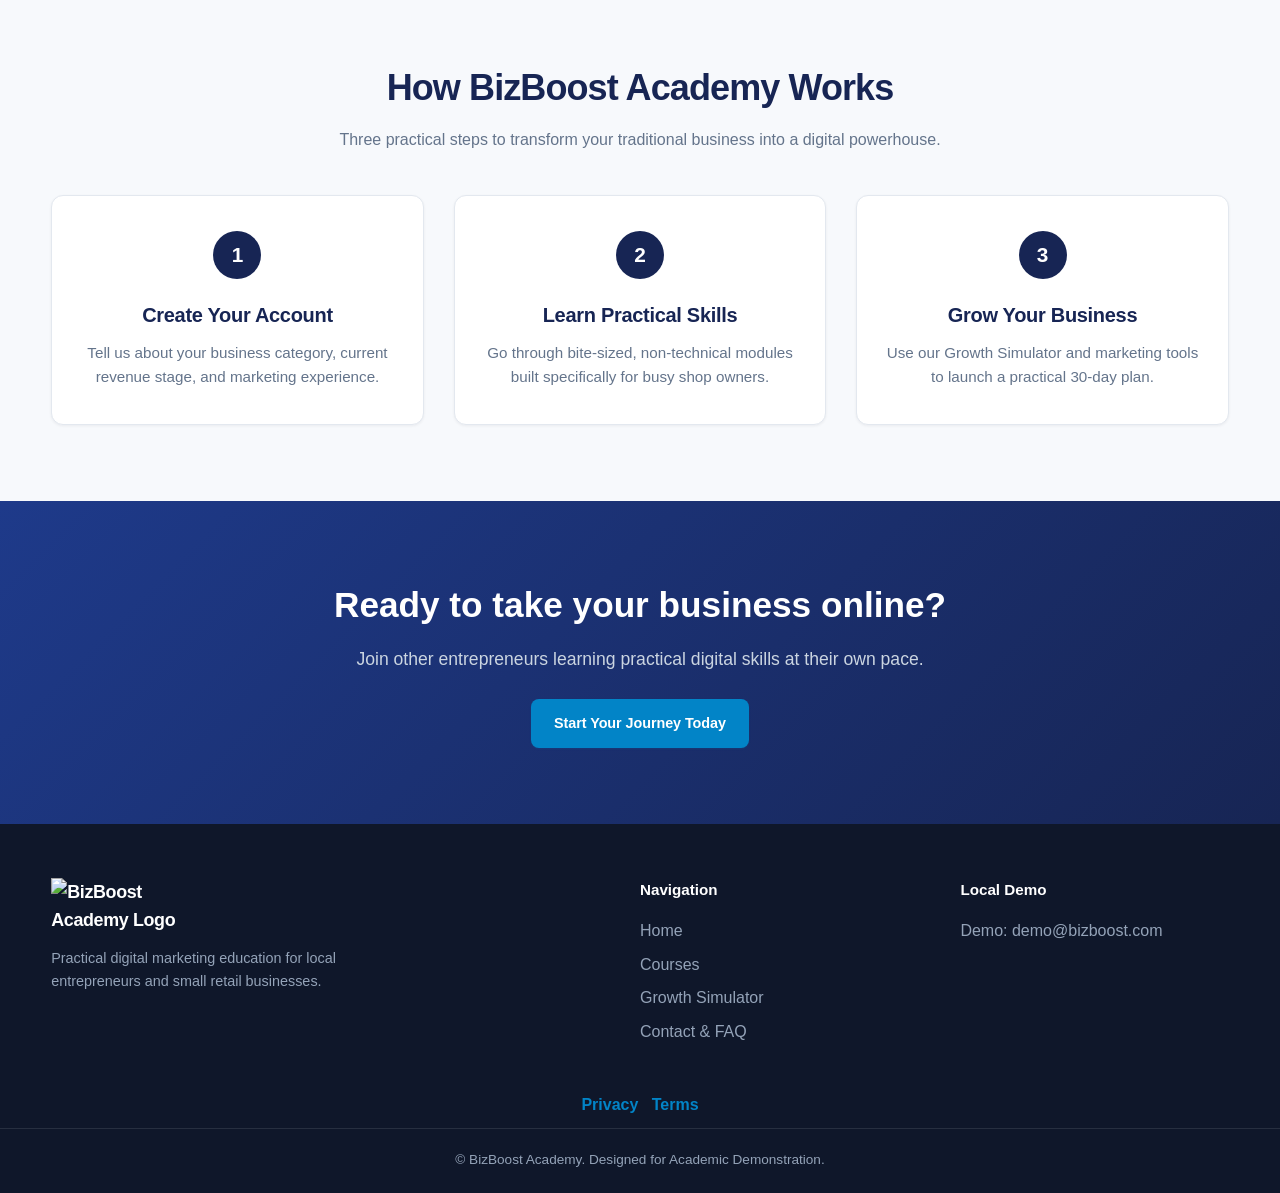
==== commit 5f8f7c0b: "Improve site-wide branding and icon loading" ====
--- a/index.html
+++ b/index.html
@@ -5,6 +5,8 @@
   <meta name="viewport" content="width=device-width, initial-scale=1.0">
   <title>BizBoost Academy — Learn Digital. Grow Your Business.</title>
   <link rel="stylesheet" href="style.css">
+  <link rel="stylesheet" href="https://cdnjs.cloudflare.com/ajax/libs/font-awesome/6.5.2/css/all.min.css">
+  <link rel="icon" type="image/png" href="logo.png">
 </head>
 <body>
 
--- a/style.css
+++ b/style.css
@@ -1476,3 +1476,597 @@
     page-break-inside: avoid;
   }
 }
+
+/* ===================================================
+   BizBoost Academy Logo
+   =================================================== */
+
+.brand-logo {
+  display: inline-flex;
+  align-items: center;
+  text-decoration: none;
+}
+
+.brand-logo img {
+  width: 190px;
+  height: auto;
+  display: block;
+  object-fit: contain;
+}
+
+/* Header logo */
+.site-header .brand-logo img {
+  width: 190px;
+  max-height: 58px;
+}
+
+/* Footer logo */
+.site-footer .brand-logo img {
+  width: 175px;
+  max-height: 65px;
+}
+
+/* Dashboard/sidebar logo */
+.sidebar-brand .brand-logo img {
+  width: 175px;
+  max-height: 60px;
+}
+
+/* Mobile */
+@media (max-width: 768px) {
+  .site-header .brand-logo img {
+    width: 150px;
+    max-height: 52px;
+  }
+
+  .site-footer .brand-logo img {
+    width: 155px;
+  }
+}
+
+
+/* ===================================================
+   BizBoost Academy — Professional UI Refinement
+   Purpose: cleaner, more credible product-style presentation
+   =================================================== */
+
+:root {
+  --primary: #172554;
+  --primary-light: #1e3a8a;
+  --accent: #0284c7;
+  --accent-hover: #0369a1;
+  --accent-soft: #e0f2fe;
+  --bg-light: #f7f9fc;
+  --card-bg: #ffffff;
+  --text-main: #172033;
+  --text-muted: #64748b;
+  --border-color: #e2e8f0;
+  --radius-sm: 8px;
+  --radius-md: 12px;
+  --radius-lg: 16px;
+  --shadow-sm: 0 1px 3px rgba(15, 23, 42, .06);
+  --shadow-md: 0 8px 24px rgba(15, 23, 42, .08);
+  --shadow-lg: 0 18px 45px rgba(15, 23, 42, .12);
+  --transition: 180ms ease;
+}
+
+body {
+  background: #fff;
+  color: var(--text-main);
+  -webkit-font-smoothing: antialiased;
+}
+
+::selection {
+  background: #bae6fd;
+  color: #0f172a;
+}
+
+.container {
+  width: min(92%, 1180px);
+}
+
+.section {
+  padding: 76px 0;
+}
+
+.section-heading {
+  max-width: 720px;
+  margin: 0 auto 42px;
+}
+
+.section-heading h2 {
+  font-size: clamp(1.75rem, 3vw, 2.25rem);
+  letter-spacing: -.025em;
+}
+
+.section-heading p {
+  font-size: 1rem;
+}
+
+/* Header */
+.site-header {
+  background: rgba(255,255,255,.96);
+  box-shadow: 0 1px 0 rgba(15,23,42,.06);
+  backdrop-filter: blur(12px);
+}
+
+.nav-container {
+  height: 70px;
+}
+
+.brand-logo {
+  gap: 8px;
+  font-size: 1.12rem;
+  letter-spacing: -.02em;
+}
+
+.brand-logo img {
+  width: 168px;
+  max-height: 48px;
+}
+
+.brand-logo span {
+  display: none;
+}
+
+.nav-links {
+  gap: 28px;
+}
+
+.nav-links a {
+  font-size: .92rem;
+  color: #475569;
+}
+
+.nav-links a:hover,
+.nav-links a.active {
+  color: var(--primary-light);
+}
+
+.nav-links a.active::after {
+  background: var(--accent);
+  height: 2px;
+}
+
+.nav-auth {
+  gap: 8px;
+}
+
+.btn {
+  min-height: 40px;
+  padding: 9px 17px;
+  border-radius: 8px;
+  font-size: .9rem;
+  font-weight: 650;
+  letter-spacing: -.005em;
+}
+
+.btn-large {
+  min-height: 46px;
+  padding: 12px 22px;
+}
+
+.btn-primary {
+  background: var(--primary);
+  box-shadow: 0 1px 2px rgba(15,23,42,.08);
+}
+
+.btn-primary:hover {
+  background: var(--primary-light);
+  transform: translateY(-1px);
+  box-shadow: 0 5px 14px rgba(23,37,84,.18);
+}
+
+.btn-accent {
+  background: var(--accent);
+  box-shadow: 0 1px 2px rgba(2,132,199,.12);
+}
+
+.btn-accent:hover {
+  background: var(--accent-hover);
+  transform: translateY(-1px);
+  box-shadow: 0 5px 14px rgba(2,132,199,.18);
+}
+
+.btn-outline {
+  border-color: #d7dee8;
+  color: #334155;
+}
+
+.btn-outline:hover {
+  border-color: #94a3b8;
+  background: #f8fafc;
+}
+
+/* Static-demo notice */
+#staticNotice {
+  font-size: .78rem !important;
+  padding: 7px 16px !important;
+  background: #f8fafc !important;
+  border-bottom: 1px solid #e8edf3 !important;
+  color: #64748b !important;
+}
+
+/* Home hero */
+.hero-section {
+  background: linear-gradient(135deg, #172554 0%, #1e3a8a 100%);
+  padding: 88px 0 92px;
+}
+
+.hero-grid {
+  gap: 64px;
+}
+
+.hero-title {
+  font-size: clamp(2.25rem, 5vw, 3.45rem);
+  letter-spacing: -.045em;
+  max-width: 680px;
+}
+
+.hero-subtitle {
+  max-width: 630px;
+  font-size: 1.08rem;
+  color: #dbe7f5;
+}
+
+.hero-buttons {
+  gap: 10px;
+}
+
+.hero-buttons .btn-outline-light {
+  border-color: rgba(255,255,255,.3);
+}
+
+.mockup-card {
+  border-radius: 14px;
+  background: rgba(255,255,255,.07);
+  border: 1px solid rgba(255,255,255,.14);
+  box-shadow: 0 22px 55px rgba(2,6,23,.24);
+  backdrop-filter: blur(10px);
+}
+
+.stats-section {
+  padding: 28px 0;
+}
+
+.stat-card {
+  background: #fff;
+  border: 1px solid #e8edf3;
+  padding: 18px;
+}
+
+.stat-number {
+  font-size: 1.9rem;
+}
+
+/* General cards */
+.info-card,
+.step-item,
+.course-mini-card,
+.tool-card,
+.contact-form-card,
+.auth-card,
+.simulator-card,
+.results-header-box,
+.plan-timeline {
+  border-color: #e3e8ef;
+  box-shadow: var(--shadow-sm);
+}
+
+.info-card:hover {
+  transform: translateY(-3px);
+  border-color: #bfdbfe;
+  box-shadow: var(--shadow-md);
+}
+
+.info-card h3,
+.step-item h3 {
+  letter-spacing: -.015em;
+}
+
+.card-icon,
+.tile-icon {
+  background: #eff6ff;
+  color: #0369a1;
+}
+
+/* Page headers */
+.page-title-banner {
+  background: #f8fafc;
+  padding: 54px 0;
+}
+
+.page-title-banner h1 {
+  font-size: clamp(2rem, 4vw, 2.55rem);
+  letter-spacing: -.035em;
+}
+
+.page-title-banner p {
+  max-width: 700px;
+  margin: 0 auto;
+  color: #64748b;
+}
+
+/* Forms */
+.auth-wrapper {
+  padding: 54px 15px 80px;
+}
+
+.auth-card {
+  border-radius: 14px;
+  padding: 38px;
+  box-shadow: 0 12px 35px rgba(15,23,42,.08);
+}
+
+.auth-header h2 {
+  letter-spacing: -.025em;
+}
+
+.form-group {
+  margin-bottom: 18px;
+}
+
+input[type="text"],
+input[type="email"],
+input[type="password"],
+input[type="number"],
+select,
+textarea {
+  min-height: 44px;
+  border-color: #d8e0ea;
+  border-radius: 8px;
+}
+
+textarea {
+  min-height: 120px;
+  resize: vertical;
+}
+
+input:hover,
+select:hover,
+textarea:hover {
+  border-color: #b8c4d3;
+}
+
+input:focus,
+select:focus,
+textarea:focus {
+  border-color: #0284c7;
+  box-shadow: 0 0 0 3px rgba(2,132,199,.10);
+}
+
+/* Courses */
+.course-list-stack,
+.tools-grid {
+  gap: 18px;
+}
+
+.course-item-card {
+  border-radius: 14px;
+  padding: 26px;
+  transition: var(--transition);
+}
+
+.course-item-card:hover {
+  border-color: #cbd5e1;
+  box-shadow: var(--shadow-md);
+}
+
+.course-item-action {
+  border-radius: 10px;
+}
+
+.progress-bar-bg {
+  height: 7px;
+  background: #e8edf3;
+}
+
+.progress-bar-fill {
+  background: #0284c7;
+}
+
+/* Dashboard */
+.dashboard-body {
+  background: #f7f9fc;
+}
+
+.dashboard-sidebar {
+  width: 238px;
+  background: #172554;
+}
+
+.sidebar-brand {
+  padding: 20px 22px;
+}
+
+.sidebar-nav ul li a {
+  padding: 11px 22px;
+  border-left: 3px solid transparent;
+}
+
+.sidebar-nav ul li a:hover,
+.sidebar-nav ul li a.active {
+  background: rgba(255,255,255,.07);
+  border-left-color: #38bdf8;
+}
+
+.dashboard-topbar {
+  padding: 16px 28px;
+}
+
+.dashboard-content {
+  padding: 28px;
+}
+
+.stat-card-alt,
+.task-card {
+  background: #fff;
+}
+
+.task-card {
+  border-left-width: 4px;
+}
+
+.tools-teaser-banner {
+  background: #172554;
+  border-radius: 12px;
+}
+
+/* Simulator */
+.simulator-card,
+.results-header-box,
+.plan-timeline {
+  border-radius: 14px;
+}
+
+.score-circle {
+  background: #f0f9ff;
+  box-shadow: none;
+}
+
+.week-card {
+  background: #f8fafc;
+  border-left-width: 3px;
+}
+
+/* FAQ */
+.accordion-item {
+  border-color: #e3e8ef;
+  box-shadow: var(--shadow-sm);
+}
+
+.accordion-header:hover {
+  background: #f8fafc;
+}
+
+/* Footer */
+.site-footer {
+  background: #0f172a;
+  padding: 54px 0 22px;
+}
+
+.site-footer .brand-logo img {
+  width: 168px;
+}
+
+.footer-grid {
+  gap: 52px;
+}
+
+.footer-col h4 {
+  font-size: .95rem;
+}
+
+.footer-bottom {
+  color: #94a3b8;
+}
+
+/* Legal pages */
+main.section h1 {
+  letter-spacing: -.035em;
+  color: var(--primary);
+}
+
+main.section h2 {
+  margin-top: 30px;
+  margin-bottom: 8px;
+  color: var(--primary);
+  font-size: 1.25rem;
+}
+
+main.section p {
+  color: #526176;
+}
+
+/* Better keyboard accessibility */
+a:focus-visible,
+button:focus-visible,
+input:focus-visible,
+select:focus-visible,
+textarea:focus-visible {
+  outline: 3px solid rgba(14,165,233,.28);
+  outline-offset: 2px;
+}
+
+/* Mobile refinement */
+@media (max-width: 768px) {
+  .nav-container {
+    height: 64px;
+  }
+
+  .site-header .brand-logo img {
+    width: 142px;
+    max-height: 44px;
+  }
+
+  .nav-menu {
+    top: 64px;
+    padding: 18px;
+  }
+
+  .hero-section {
+    padding: 64px 0 70px;
+  }
+
+  .hero-title {
+    font-size: 2.25rem;
+  }
+
+  .section {
+    padding: 58px 0;
+  }
+
+  .auth-card,
+  .simulator-card,
+  .results-header-box,
+  .plan-timeline {
+    padding: 24px;
+  }
+
+  .dashboard-content {
+    padding: 18px 14px;
+  }
+
+  .dashboard-topbar {
+    padding: 13px 15px;
+  }
+
+  .footer-grid {
+    gap: 26px;
+  }
+}
+
+@media (max-width: 480px) {
+  .container {
+    width: min(92%, 100% - 28px);
+  }
+
+  .hero-title {
+    font-size: 2rem;
+  }
+
+  .hero-buttons .btn {
+    width: 100%;
+  }
+
+  .stats-grid {
+    grid-template-columns: 1fr 1fr;
+    gap: 10px;
+  }
+
+  .stat-card {
+    padding: 14px 8px;
+  }
+
+  .stat-number {
+    font-size: 1.55rem;
+  }
+
+  .lesson-checklist {
+    grid-template-columns: 1fr;
+  }
+
+  .course-item-card {
+    padding: 20px;
+  }
+}
